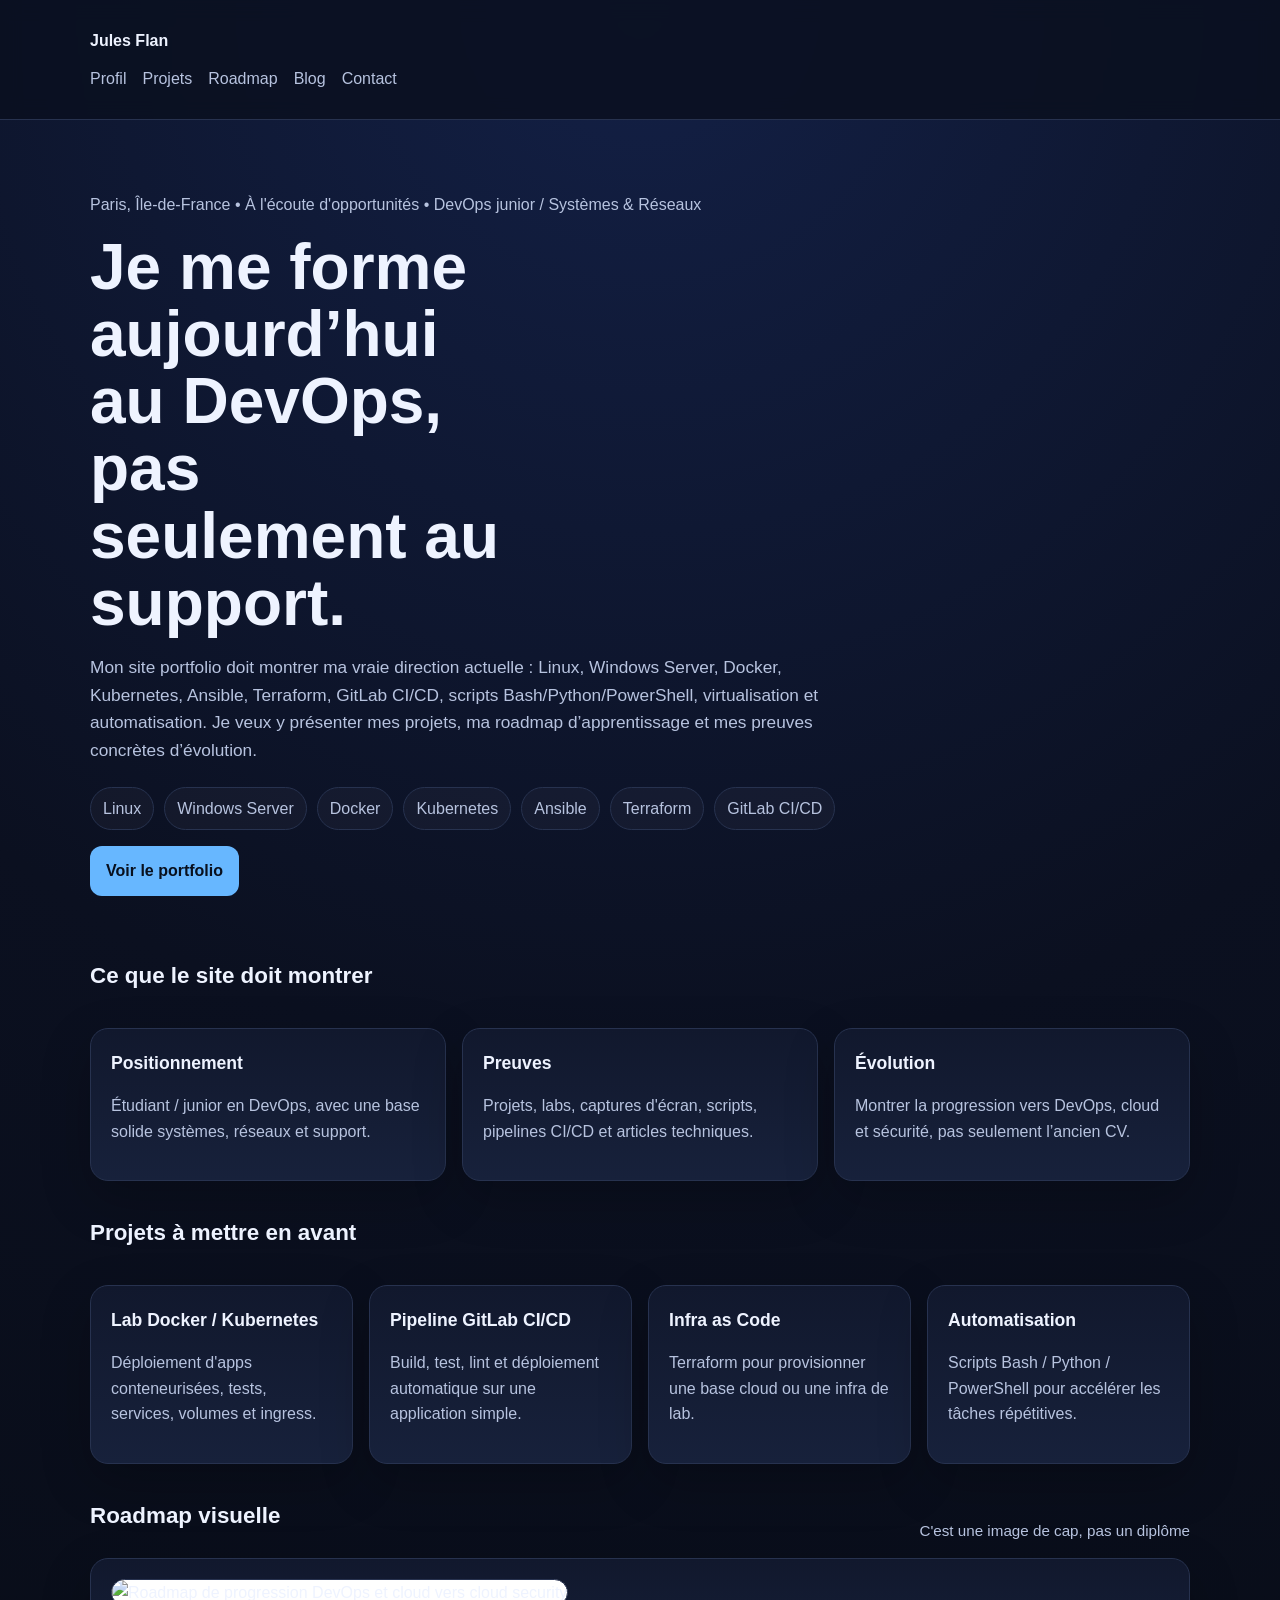
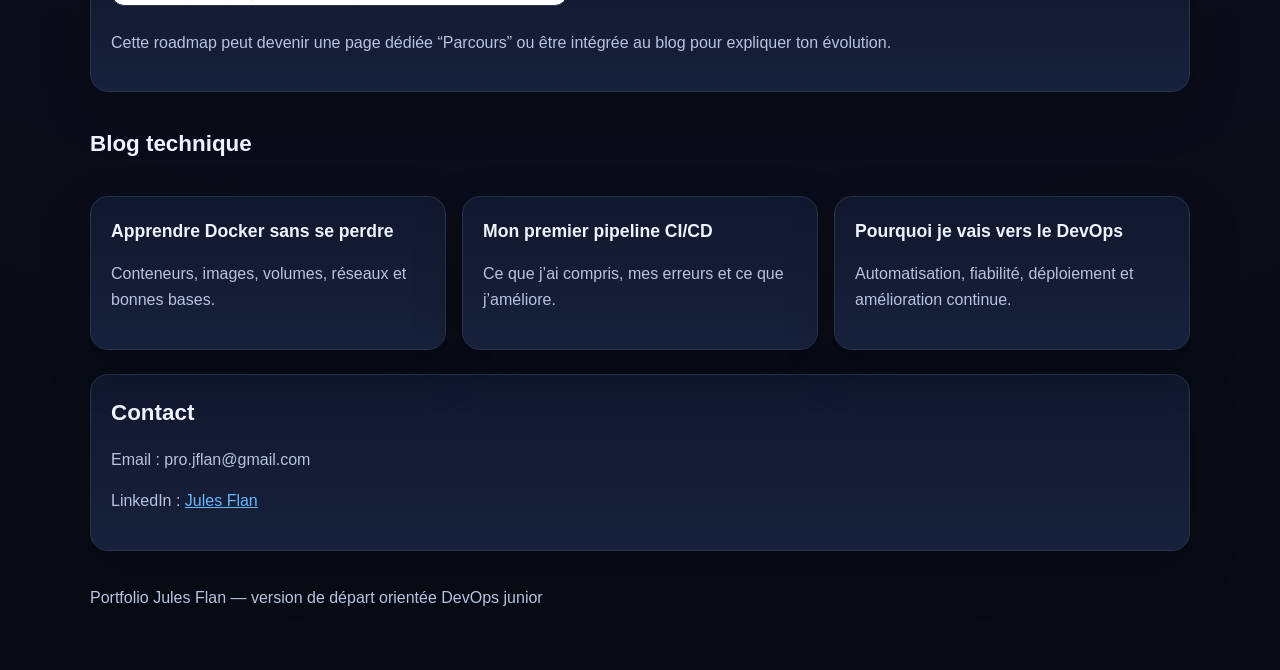
==== index.html @ 95a5e100 "Create index.html" ====
<!DOCTYPE html>
<html lang="fr">
<head>
  <meta charset="UTF-8" />
  <meta name="viewport" content="width=device-width, initial-scale=1.0" />
  <title>Jules Flan | Portfolio DevOps</title>
  <meta name="description" content="Portfolio de Jules Flan, étudiant et futur administrateur systèmes & DevOps junior. Projets, roadmap, blog et contact." />
  <style>
    :root{--bg:#0b1020;--panel:#11182d;--panel2:#17213b;--text:#eef3ff;--muted:#b7c3df;--accent:#67b7ff;--line:#27324f;--ok:#39c67a}
    *{box-sizing:border-box} html{scroll-behavior:smooth}
    body{margin:0;font-family:Inter,Arial,sans-serif;background:radial-gradient(circle at top,#132046 0,#0b1020 45%,#070b14 100%);color:var(--text);line-height:1.6}
    .wrap{width:min(1100px,calc(100% - 32px));margin:auto}
    header{padding:28px 0;border-bottom:1px solid var(--line);position:sticky;top:0;background:rgba(11,16,32,.88);backdrop-filter:blur(10px);z-index:10}
    nav{display:flex;gap:16px;flex-wrap:wrap;margin-top:12px}
    nav a{color:var(--muted);text-decoration:none} nav a:hover{color:var(--accent)}
    .hero{padding:56px 0 28px} h1{font-size:clamp(2rem,5vw,4.4rem);line-height:1.05;margin:0 0 14px;max-width:12ch}
    .lead{color:var(--muted);max-width:760px;font-size:1.08rem}
    .chips{display:flex;flex-wrap:wrap;gap:10px;margin-top:22px}
    .chip{padding:8px 12px;border:1px solid var(--line);border-radius:999px;background:rgba(255,255,255,.03);color:var(--muted)}
    .grid{display:grid;grid-template-columns:repeat(auto-fit,minmax(250px,1fr));gap:16px;margin:24px 0}
    .card{background:linear-gradient(180deg,var(--panel),var(--panel2));border:1px solid var(--line);border-radius:18px;padding:20px;box-shadow:0 18px 50px rgba(0,0,0,.22)}
    h2{margin:0 0 10px;font-size:1.4rem} h3{margin:0 0 8px;font-size:1.1rem}
    .small{color:var(--muted)} ul{margin:0;padding-left:18px;color:var(--muted)}
    .cta{display:inline-block;margin-top:16px;padding:12px 16px;border-radius:12px;background:var(--accent);color:#08101e;text-decoration:none;font-weight:700}
    .roadmap{width:100%;border-radius:18px;border:1px solid var(--line);overflow:hidden;background:#fff}
    .section-title{display:flex;align-items:end;justify-content:space-between;gap:12px;margin:34px 0 14px}
    footer{padding:34px 0 60px;color:var(--muted)}
    .note{font-size:.95rem;color:var(--muted)}
  </style>
</head>
<body>
  <header>
    <div class="wrap">
      <strong>Jules Flan</strong>
      <nav>
        <a href="#profil">Profil</a>
        <a href="#projets">Projets</a>
        <a href="#roadmap">Roadmap</a>
        <a href="#blog">Blog</a>
        <a href="#contact">Contact</a>
      </nav>
    </div>
  </header>

  <main class="wrap">
    <section class="hero" id="profil">
      <p class="small">Paris, Île-de-France • À l'écoute d'opportunités • DevOps junior / Systèmes & Réseaux</p>
      <h1>Je me forme aujourd’hui au DevOps, pas seulement au support.</h1>
      <p class="lead">Mon site portfolio doit montrer ma vraie direction actuelle : Linux, Windows Server, Docker, Kubernetes, Ansible, Terraform, GitLab CI/CD, scripts Bash/Python/PowerShell, virtualisation et automatisation. Je veux y présenter mes projets, ma roadmap d’apprentissage et mes preuves concrètes d’évolution.</p>
      <div class="chips">
        <span class="chip">Linux</span><span class="chip">Windows Server</span><span class="chip">Docker</span><span class="chip">Kubernetes</span><span class="chip">Ansible</span><span class="chip">Terraform</span><span class="chip">GitLab CI/CD</span>
      </div>
      <a class="cta" href="#projets">Voir le portfolio</a>
    </section>

    <div class="section-title"><h2>Ce que le site doit montrer</h2></div>
    <section class="grid">
      <article class="card">
        <h3>Positionnement</h3>
        <p class="small">Étudiant / junior en DevOps, avec une base solide systèmes, réseaux et support.</p>
      </article>
      <article class="card">
        <h3>Preuves</h3>
        <p class="small">Projets, labs, captures d'écran, scripts, pipelines CI/CD et articles techniques.</p>
      </article>
      <article class="card">
        <h3>Évolution</h3>
        <p class="small">Montrer la progression vers DevOps, cloud et sécurité, pas seulement l’ancien CV.</p>
      </article>
    </section>

    <div class="section-title" id="projets"><h2>Projets à mettre en avant</h2></div>
    <section class="grid">
      <article class="card"><h3>Lab Docker / Kubernetes</h3><p class="small">Déploiement d'apps conteneurisées, tests, services, volumes et ingress.</p></article>
      <article class="card"><h3>Pipeline GitLab CI/CD</h3><p class="small">Build, test, lint et déploiement automatique sur une application simple.</p></article>
      <article class="card"><h3>Infra as Code</h3><p class="small">Terraform pour provisionner une base cloud ou une infra de lab.</p></article>
      <article class="card"><h3>Automatisation</h3><p class="small">Scripts Bash / Python / PowerShell pour accélérer les tâches répétitives.</p></article>
    </section>

    <div class="section-title" id="roadmap"><h2>Roadmap visuelle</h2><span class="note">C'est une image de cap, pas un diplôme</span></div>
    <section class="card">
      <img class="roadmap" src="roadmap_cloud_security.jpg" alt="Roadmap de progression DevOps et cloud vers cloud security" />
      <p class="small">Cette roadmap peut devenir une page dédiée “Parcours” ou être intégrée au blog pour expliquer ton évolution.</p>
    </section>

    <div class="section-title" id="blog"><h2>Blog technique</h2></div>
    <section class="grid">
      <article class="card"><h3>Apprendre Docker sans se perdre</h3><p class="small">Conteneurs, images, volumes, réseaux et bonnes bases.</p></article>
      <article class="card"><h3>Mon premier pipeline CI/CD</h3><p class="small">Ce que j’ai compris, mes erreurs et ce que j’améliore.</p></article>
      <article class="card"><h3>Pourquoi je vais vers le DevOps</h3><p class="small">Automatisation, fiabilité, déploiement et amélioration continue.</p></article>
    </section>

    <section class="card" id="contact">
      <h2>Contact</h2>
      <p class="small">Email : pro.jflan@gmail.com</p>
      <p class="small">LinkedIn : <a href="https://www.linkedin.com/in/jules-flan-devops/" target="_blank" rel="noopener noreferrer" style="color:var(--accent)">Jules Flan</a></p>
    </section>
  </main>

  <footer>
    <div class="wrap">Portfolio Jules Flan — version de départ orientée DevOps junior</div>
  </footer>
</body>
</html>
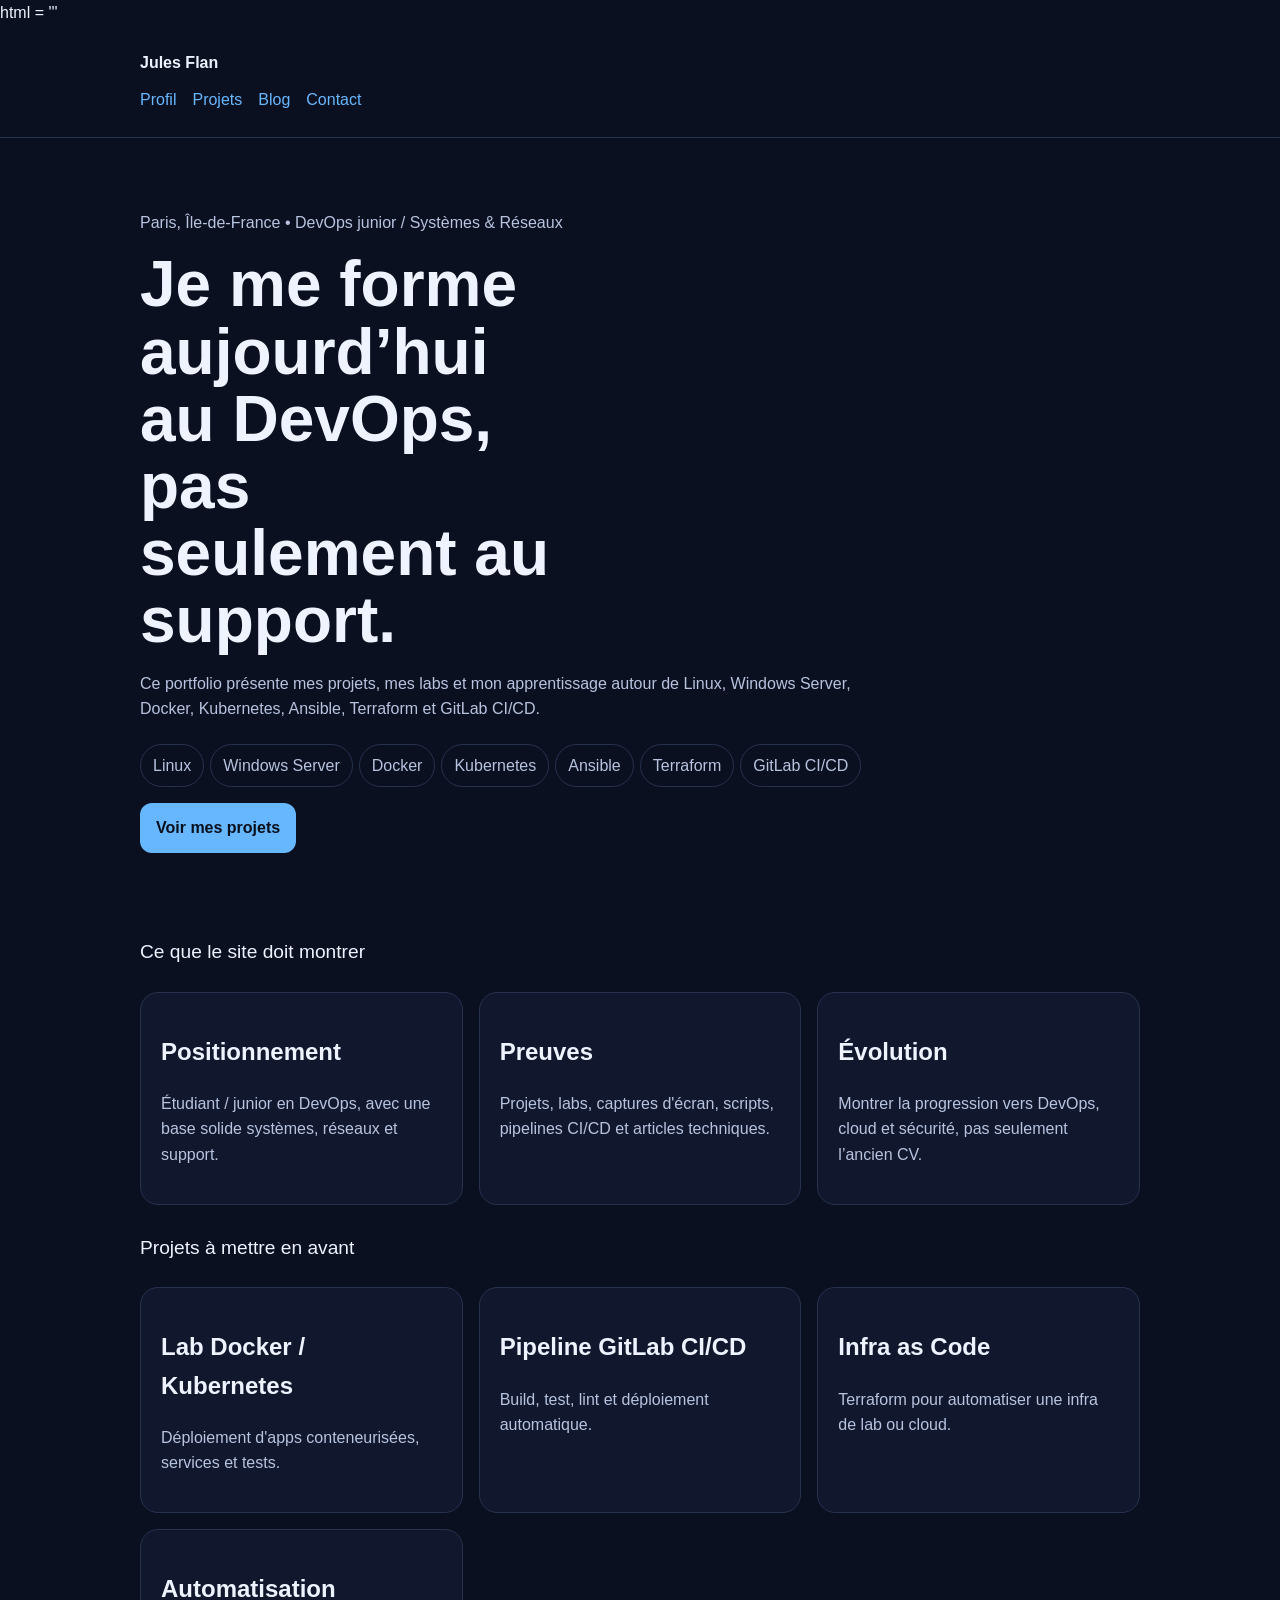
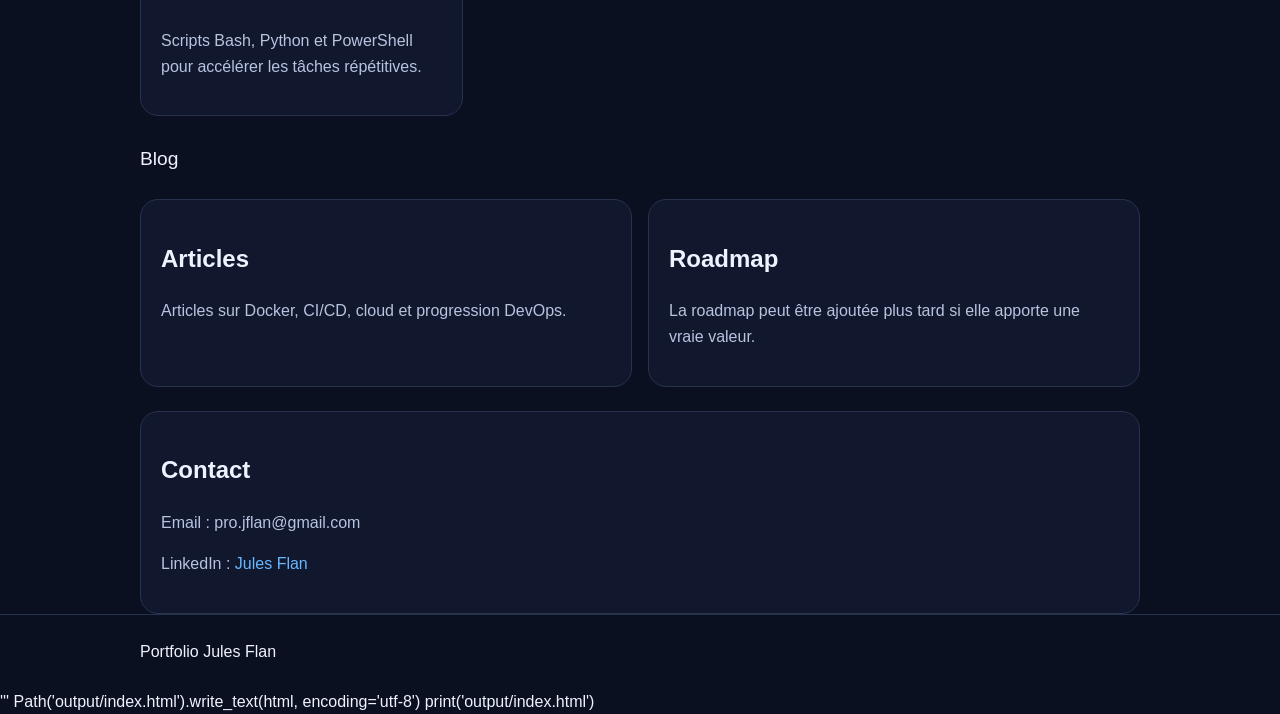
==== commit 2b647463: "Update index.html" ====
--- a/index.html
+++ b/index.html
@@ -1,104 +1,65 @@
 <!DOCTYPE html>
+html = '''<!DOCTYPE html>
 <html lang="fr">
 <head>
   <meta charset="UTF-8" />
   <meta name="viewport" content="width=device-width, initial-scale=1.0" />
   <title>Jules Flan | Portfolio DevOps</title>
-  <meta name="description" content="Portfolio de Jules Flan, étudiant et futur administrateur systèmes & DevOps junior. Projets, roadmap, blog et contact." />
+  <meta name="description" content="Portfolio de Jules Flan, étudiant DevOps junior. Projets, apprentissage, blog et contact." />
   <style>
-    :root{--bg:#0b1020;--panel:#11182d;--panel2:#17213b;--text:#eef3ff;--muted:#b7c3df;--accent:#67b7ff;--line:#27324f;--ok:#39c67a}
-    *{box-sizing:border-box} html{scroll-behavior:smooth}
-    body{margin:0;font-family:Inter,Arial,sans-serif;background:radial-gradient(circle at top,#132046 0,#0b1020 45%,#070b14 100%);color:var(--text);line-height:1.6}
-    .wrap{width:min(1100px,calc(100% - 32px));margin:auto}
-    header{padding:28px 0;border-bottom:1px solid var(--line);position:sticky;top:0;background:rgba(11,16,32,.88);backdrop-filter:blur(10px);z-index:10}
+    body{margin:0;font-family:Arial,sans-serif;background:#0b1020;color:#eef3ff;line-height:1.6}
+    .wrap{width:min(1000px,calc(100% - 32px));margin:auto}
+    header,footer{padding:24px 0;border-bottom:1px solid #27324f}
+    footer{border-top:1px solid #27324f;border-bottom:none}
     nav{display:flex;gap:16px;flex-wrap:wrap;margin-top:12px}
-    nav a{color:var(--muted);text-decoration:none} nav a:hover{color:var(--accent)}
-    .hero{padding:56px 0 28px} h1{font-size:clamp(2rem,5vw,4.4rem);line-height:1.05;margin:0 0 14px;max-width:12ch}
-    .lead{color:var(--muted);max-width:760px;font-size:1.08rem}
-    .chips{display:flex;flex-wrap:wrap;gap:10px;margin-top:22px}
-    .chip{padding:8px 12px;border:1px solid var(--line);border-radius:999px;background:rgba(255,255,255,.03);color:var(--muted)}
-    .grid{display:grid;grid-template-columns:repeat(auto-fit,minmax(250px,1fr));gap:16px;margin:24px 0}
-    .card{background:linear-gradient(180deg,var(--panel),var(--panel2));border:1px solid var(--line);border-radius:18px;padding:20px;box-shadow:0 18px 50px rgba(0,0,0,.22)}
-    h2{margin:0 0 10px;font-size:1.4rem} h3{margin:0 0 8px;font-size:1.1rem}
-    .small{color:var(--muted)} ul{margin:0;padding-left:18px;color:var(--muted)}
-    .cta{display:inline-block;margin-top:16px;padding:12px 16px;border-radius:12px;background:var(--accent);color:#08101e;text-decoration:none;font-weight:700}
-    .roadmap{width:100%;border-radius:18px;border:1px solid var(--line);overflow:hidden;background:#fff}
-    .section-title{display:flex;align-items:end;justify-content:space-between;gap:12px;margin:34px 0 14px}
-    footer{padding:34px 0 60px;color:var(--muted)}
-    .note{font-size:.95rem;color:var(--muted)}
+    nav a, a{color:#67b7ff;text-decoration:none}
+    .hero{padding:56px 0}
+    h1{font-size:clamp(2rem,5vw,4rem);line-height:1.05;margin:0 0 14px;max-width:12ch}
+    .lead{color:#b7c3df;max-width:750px}
+    .grid{display:grid;grid-template-columns:repeat(auto-fit,minmax(240px,1fr));gap:16px;margin:24px 0}
+    .card{background:#11182d;border:1px solid #27324f;border-radius:18px;padding:20px}
+    .chip{display:inline-block;padding:8px 12px;border:1px solid #27324f;border-radius:999px;margin:6px 6px 0 0;color:#b7c3df}
+    .cta{display:inline-block;margin-top:16px;padding:12px 16px;border-radius:12px;background:#67b7ff;color:#08101e;font-weight:700}
+    .section-title{margin:28px 0 10px;font-size:1.2rem;color:#eef3ff}
+    .muted{color:#b7c3df}
   </style>
 </head>
 <body>
-  <header>
-    <div class="wrap">
-      <strong>Jules Flan</strong>
-      <nav>
-        <a href="#profil">Profil</a>
-        <a href="#projets">Projets</a>
-        <a href="#roadmap">Roadmap</a>
-        <a href="#blog">Blog</a>
-        <a href="#contact">Contact</a>
-      </nav>
-    </div>
-  </header>
-
+  <header><div class="wrap"><strong>Jules Flan</strong><nav><a href="#profil">Profil</a><a href="#projets">Projets</a><a href="#blog">Blog</a><a href="#contact">Contact</a></nav></div></header>
   <main class="wrap">
     <section class="hero" id="profil">
-      <p class="small">Paris, Île-de-France • À l'écoute d'opportunités • DevOps junior / Systèmes & Réseaux</p>
+      <p class="muted">Paris, Île-de-France • DevOps junior / Systèmes & Réseaux</p>
       <h1>Je me forme aujourd’hui au DevOps, pas seulement au support.</h1>
-      <p class="lead">Mon site portfolio doit montrer ma vraie direction actuelle : Linux, Windows Server, Docker, Kubernetes, Ansible, Terraform, GitLab CI/CD, scripts Bash/Python/PowerShell, virtualisation et automatisation. Je veux y présenter mes projets, ma roadmap d’apprentissage et mes preuves concrètes d’évolution.</p>
-      <div class="chips">
-        <span class="chip">Linux</span><span class="chip">Windows Server</span><span class="chip">Docker</span><span class="chip">Kubernetes</span><span class="chip">Ansible</span><span class="chip">Terraform</span><span class="chip">GitLab CI/CD</span>
-      </div>
-      <a class="cta" href="#projets">Voir le portfolio</a>
+      <p class="lead">Ce portfolio présente mes projets, mes labs et mon apprentissage autour de Linux, Windows Server, Docker, Kubernetes, Ansible, Terraform et GitLab CI/CD.</p>
+      <div><span class="chip">Linux</span><span class="chip">Windows Server</span><span class="chip">Docker</span><span class="chip">Kubernetes</span><span class="chip">Ansible</span><span class="chip">Terraform</span><span class="chip">GitLab CI/CD</span></div>
+      <a class="cta" href="#projets">Voir mes projets</a>
     </section>
 
-    <div class="section-title"><h2>Ce que le site doit montrer</h2></div>
+    <div class="section-title">Ce que le site doit montrer</div>
     <section class="grid">
-      <article class="card">
-        <h3>Positionnement</h3>
-        <p class="small">Étudiant / junior en DevOps, avec une base solide systèmes, réseaux et support.</p>
-      </article>
-      <article class="card">
-        <h3>Preuves</h3>
-        <p class="small">Projets, labs, captures d'écran, scripts, pipelines CI/CD et articles techniques.</p>
-      </article>
-      <article class="card">
-        <h3>Évolution</h3>
-        <p class="small">Montrer la progression vers DevOps, cloud et sécurité, pas seulement l’ancien CV.</p>
-      </article>
+      <article class="card"><h2>Positionnement</h2><p class="muted">Étudiant / junior en DevOps, avec une base solide systèmes, réseaux et support.</p></article>
+      <article class="card"><h2>Preuves</h2><p class="muted">Projets, labs, captures d'écran, scripts, pipelines CI/CD et articles techniques.</p></article>
+      <article class="card"><h2>Évolution</h2><p class="muted">Montrer la progression vers DevOps, cloud et sécurité, pas seulement l’ancien CV.</p></article>
     </section>
 
-    <div class="section-title" id="projets"><h2>Projets à mettre en avant</h2></div>
+    <div class="section-title" id="projets">Projets à mettre en avant</div>
     <section class="grid">
-      <article class="card"><h3>Lab Docker / Kubernetes</h3><p class="small">Déploiement d'apps conteneurisées, tests, services, volumes et ingress.</p></article>
-      <article class="card"><h3>Pipeline GitLab CI/CD</h3><p class="small">Build, test, lint et déploiement automatique sur une application simple.</p></article>
-      <article class="card"><h3>Infra as Code</h3><p class="small">Terraform pour provisionner une base cloud ou une infra de lab.</p></article>
-      <article class="card"><h3>Automatisation</h3><p class="small">Scripts Bash / Python / PowerShell pour accélérer les tâches répétitives.</p></article>
+      <article class="card"><h2>Lab Docker / Kubernetes</h2><p class="muted">Déploiement d'apps conteneurisées, services et tests.</p></article>
+      <article class="card"><h2>Pipeline GitLab CI/CD</h2><p class="muted">Build, test, lint et déploiement automatique.</p></article>
+      <article class="card"><h2>Infra as Code</h2><p class="muted">Terraform pour automatiser une infra de lab ou cloud.</p></article>
+      <article class="card"><h2>Automatisation</h2><p class="muted">Scripts Bash, Python et PowerShell pour accélérer les tâches répétitives.</p></article>
     </section>
 
-    <div class="section-title" id="roadmap"><h2>Roadmap visuelle</h2><span class="note">C'est une image de cap, pas un diplôme</span></div>
-    <section class="card">
-      <img class="roadmap" src="roadmap_cloud_security.jpg" alt="Roadmap de progression DevOps et cloud vers cloud security" />
-      <p class="small">Cette roadmap peut devenir une page dédiée “Parcours” ou être intégrée au blog pour expliquer ton évolution.</p>
+    <div class="section-title" id="blog">Blog</div>
+    <section class="grid">
+      <article class="card"><h2>Articles</h2><p class="muted">Articles sur Docker, CI/CD, cloud et progression DevOps.</p></article>
+      <article class="card"><h2>Roadmap</h2><p class="muted">La roadmap peut être ajoutée plus tard si elle apporte une vraie valeur.</p></article>
     </section>
 
-    <div class="section-title" id="blog"><h2>Blog technique</h2></div>
-    <section class="grid">
-      <article class="card"><h3>Apprendre Docker sans se perdre</h3><p class="small">Conteneurs, images, volumes, réseaux et bonnes bases.</p></article>
-      <article class="card"><h3>Mon premier pipeline CI/CD</h3><p class="small">Ce que j’ai compris, mes erreurs et ce que j’améliore.</p></article>
-      <article class="card"><h3>Pourquoi je vais vers le DevOps</h3><p class="small">Automatisation, fiabilité, déploiement et amélioration continue.</p></article>
-    </section>
-
-    <section class="card" id="contact">
-      <h2>Contact</h2>
-      <p class="small">Email : pro.jflan@gmail.com</p>
-      <p class="small">LinkedIn : <a href="https://www.linkedin.com/in/jules-flan-devops/" target="_blank" rel="noopener noreferrer" style="color:var(--accent)">Jules Flan</a></p>
-    </section>
+    <section id="contact" class="card"><h2>Contact</h2><p class="muted">Email : pro.jflan@gmail.com</p><p class="muted">LinkedIn : <a href="https://www.linkedin.com/in/jules-flan-devops/" target="_blank" rel="noopener noreferrer">Jules Flan</a></p></section>
   </main>
-
-  <footer>
-    <div class="wrap">Portfolio Jules Flan — version de départ orientée DevOps junior</div>
-  </footer>
+  <footer><div class="wrap">Portfolio Jules Flan</div></footer>
 </body>
-</html>
+</html>'''
+Path('output/index.html').write_text(html, encoding='utf-8')
+print('output/index.html')
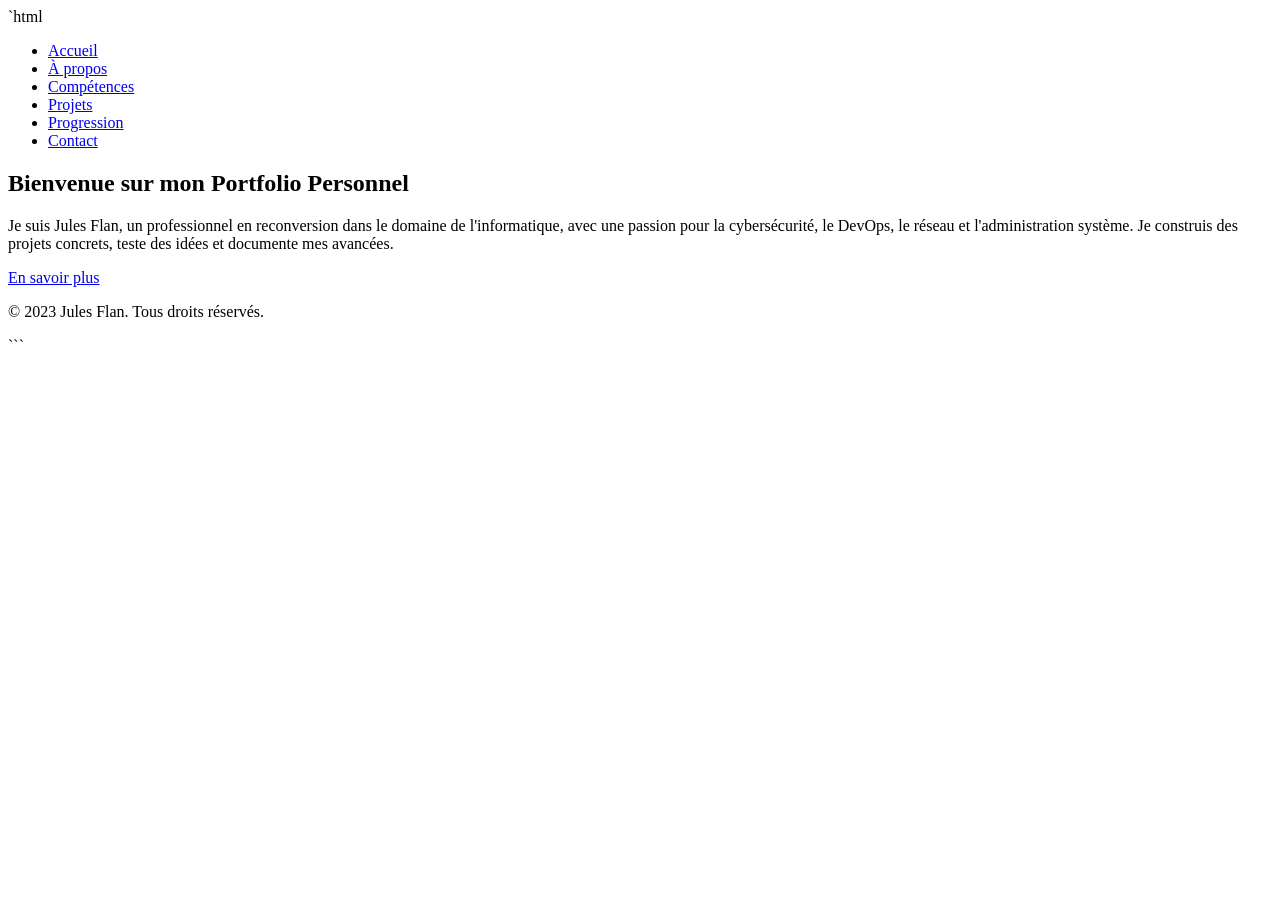
==== commit 4b370047: "Update index.html" ====
--- a/index.html
+++ b/index.html
@@ -1,65 +1,36 @@
+`html
 <!DOCTYPE html>
-html = '''<!DOCTYPE html>
 <html lang="fr">
 <head>
-  <meta charset="UTF-8" />
-  <meta name="viewport" content="width=device-width, initial-scale=1.0" />
-  <title>Jules Flan | Portfolio DevOps</title>
-  <meta name="description" content="Portfolio de Jules Flan, étudiant DevOps junior. Projets, apprentissage, blog et contact." />
-  <style>
-    body{margin:0;font-family:Arial,sans-serif;background:#0b1020;color:#eef3ff;line-height:1.6}
-    .wrap{width:min(1000px,calc(100% - 32px));margin:auto}
-    header,footer{padding:24px 0;border-bottom:1px solid #27324f}
-    footer{border-top:1px solid #27324f;border-bottom:none}
-    nav{display:flex;gap:16px;flex-wrap:wrap;margin-top:12px}
-    nav a, a{color:#67b7ff;text-decoration:none}
-    .hero{padding:56px 0}
-    h1{font-size:clamp(2rem,5vw,4rem);line-height:1.05;margin:0 0 14px;max-width:12ch}
-    .lead{color:#b7c3df;max-width:750px}
-    .grid{display:grid;grid-template-columns:repeat(auto-fit,minmax(240px,1fr));gap:16px;margin:24px 0}
-    .card{background:#11182d;border:1px solid #27324f;border-radius:18px;padding:20px}
-    .chip{display:inline-block;padding:8px 12px;border:1px solid #27324f;border-radius:999px;margin:6px 6px 0 0;color:#b7c3df}
-    .cta{display:inline-block;margin-top:16px;padding:12px 16px;border-radius:12px;background:#67b7ff;color:#08101e;font-weight:700}
-    .section-title{margin:28px 0 10px;font-size:1.2rem;color:#eef3ff}
-    .muted{color:#b7c3df}
-  </style>
+    <meta charset="UTF-8">
+    <meta name="viewport" content="width=device-width, initial-scale=1.0">
+    <title>Jules Flan - Portfolio Personnel</title>
+    <link rel="stylesheet" href="assets/css/style.css">
 </head>
 <body>
-  <header><div class="wrap"><strong>Jules Flan</strong><nav><a href="#profil">Profil</a><a href="#projets">Projets</a><a href="#blog">Blog</a><a href="#contact">Contact</a></nav></div></header>
-  <main class="wrap">
-    <section class="hero" id="profil">
-      <p class="muted">Paris, Île-de-France • DevOps junior / Systèmes & Réseaux</p>
-      <h1>Je me forme aujourd’hui au DevOps, pas seulement au support.</h1>
-      <p class="lead">Ce portfolio présente mes projets, mes labs et mon apprentissage autour de Linux, Windows Server, Docker, Kubernetes, Ansible, Terraform et GitLab CI/CD.</p>
-      <div><span class="chip">Linux</span><span class="chip">Windows Server</span><span class="chip">Docker</span><span class="chip">Kubernetes</span><span class="chip">Ansible</span><span class="chip">Terraform</span><span class="chip">GitLab CI/CD</span></div>
-      <a class="cta" href="#projets">Voir mes projets</a>
-    </section>
-
-    <div class="section-title">Ce que le site doit montrer</div>
-    <section class="grid">
-      <article class="card"><h2>Positionnement</h2><p class="muted">Étudiant / junior en DevOps, avec une base solide systèmes, réseaux et support.</p></article>
-      <article class="card"><h2>Preuves</h2><p class="muted">Projets, labs, captures d'écran, scripts, pipelines CI/CD et articles techniques.</p></article>
-      <article class="card"><h2>Évolution</h2><p class="muted">Montrer la progression vers DevOps, cloud et sécurité, pas seulement l’ancien CV.</p></article>
-    </section>
-
-    <div class="section-title" id="projets">Projets à mettre en avant</div>
-    <section class="grid">
-      <article class="card"><h2>Lab Docker / Kubernetes</h2><p class="muted">Déploiement d'apps conteneurisées, services et tests.</p></article>
-      <article class="card"><h2>Pipeline GitLab CI/CD</h2><p class="muted">Build, test, lint et déploiement automatique.</p></article>
-      <article class="card"><h2>Infra as Code</h2><p class="muted">Terraform pour automatiser une infra de lab ou cloud.</p></article>
-      <article class="card"><h2>Automatisation</h2><p class="muted">Scripts Bash, Python et PowerShell pour accélérer les tâches répétitives.</p></article>
-    </section>
-
-    <div class="section-title" id="blog">Blog</div>
-    <section class="grid">
-      <article class="card"><h2>Articles</h2><p class="muted">Articles sur Docker, CI/CD, cloud et progression DevOps.</p></article>
-      <article class="card"><h2>Roadmap</h2><p class="muted">La roadmap peut être ajoutée plus tard si elle apporte une vraie valeur.</p></article>
-    </section>
-
-    <section id="contact" class="card"><h2>Contact</h2><p class="muted">Email : pro.jflan@gmail.com</p><p class="muted">LinkedIn : <a href="https://www.linkedin.com/in/jules-flan-devops/" target="_blank" rel="noopener noreferrer">Jules Flan</a></p></section>
-  </main>
-  <footer><div class="wrap">Portfolio Jules Flan</div></footer>
+    <header>
+        <nav>
+            <ul>
+                <li><a href="index.html">Accueil</a></li>
+                <li><a href="about.html">À propos</a></li>
+                <li><a href="skills.html">Compétences</a></li>
+                <li><a href="projects/index.html">Projets</a></li>
+                <li><a href="progression.html">Progression</a></li>
+                <li><a href="contact.html">Contact</a></li>
+            </ul>
+        </nav>
+    </header>
+    <main>
+        <section class="hero">
+            <h1>Bienvenue sur mon Portfolio Personnel</h1>
+            <p>Je suis Jules Flan, un professionnel en reconversion dans le domaine de l'informatique, avec une passion pour la cybersécurité, le DevOps, le réseau et l'administration système. Je construis des projets concrets, teste des idées et documente mes avancées.</p>
+            <a href="about.html" class="btn">En savoir plus</a>
+        </section>
+    </main>
+    <footer>
+        <p>&copy; 2023 Jules Flan. Tous droits réservés.</p>
+    </footer>
+    <script src="assets/js/script.js"></script>
 </body>
-</html>'''
-Path('output/index.html').write_text(html, encoding='utf-8')
-print('output/index.html')
+</html>
+```
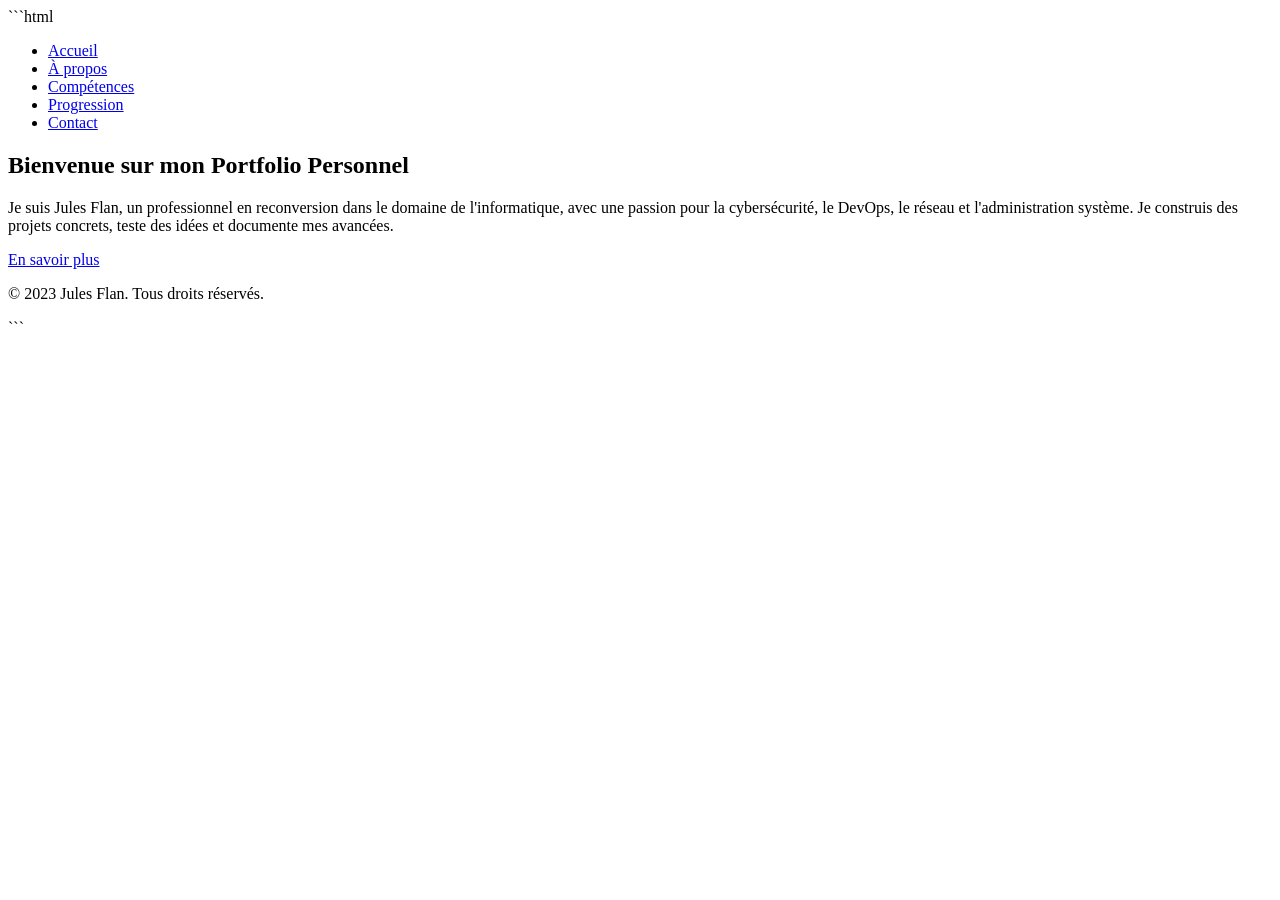
==== commit f68b7a64: "Update index.html" ====
--- a/index.html
+++ b/index.html
@@ -1,4 +1,4 @@
-`html
+```html
 <!DOCTYPE html>
 <html lang="fr">
 <head>
@@ -14,7 +14,6 @@
                 <li><a href="index.html">Accueil</a></li>
                 <li><a href="about.html">À propos</a></li>
                 <li><a href="skills.html">Compétences</a></li>
-                <li><a href="projects/index.html">Projets</a></li>
                 <li><a href="progression.html">Progression</a></li>
                 <li><a href="contact.html">Contact</a></li>
             </ul>
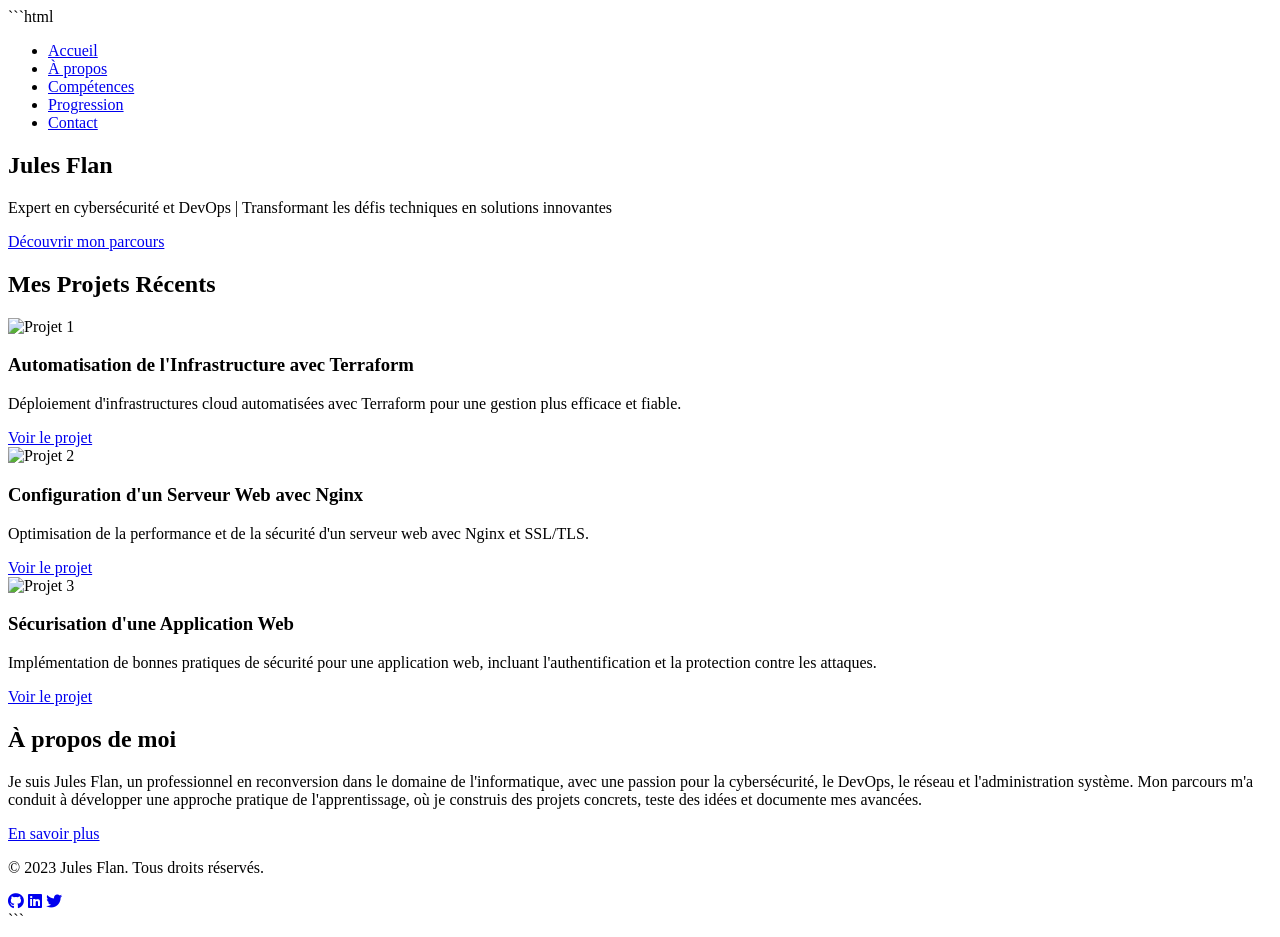
==== commit bf193b37: "Update index.html" ====
--- a/index.html
+++ b/index.html
@@ -4,8 +4,10 @@
 <head>
     <meta charset="UTF-8">
     <meta name="viewport" content="width=device-width, initial-scale=1.0">
-    <title>Jules Flan - Portfolio Personnel</title>
+    <title>Jules Flan - Portfolio Professionnel</title>
     <link rel="stylesheet" href="assets/css/style.css">
+    <link href="https://fonts.googleapis.com/css2?family=Montserrat:wght@400;500;700&family=Open+Sans:wght@400;500&display=swap" rel="stylesheet">
+    <link rel="stylesheet" href="https://cdnjs.cloudflare.com/ajax/libs/font-awesome/6.0.0-beta3/css/all.min.css">
 </head>
 <body>
     <header>
@@ -19,16 +21,68 @@
             </ul>
         </nav>
     </header>
+
     <main>
         <section class="hero">
-            <h1>Bienvenue sur mon Portfolio Personnel</h1>
-            <p>Je suis Jules Flan, un professionnel en reconversion dans le domaine de l'informatique, avec une passion pour la cybersécurité, le DevOps, le réseau et l'administration système. Je construis des projets concrets, teste des idées et documente mes avancées.</p>
-            <a href="about.html" class="btn">En savoir plus</a>
+            <h1>Jules Flan</h1>
+            <p>Expert en cybersécurité et DevOps | Transformant les défis techniques en solutions innovantes</p>
+            <a href="about.html" class="btn">Découvrir mon parcours</a>
+        </section>
+
+        <section class="projects">
+            <h2 class="section-title">Mes Projets Récents</h2>
+            <div class="project-grid">
+                <div class="project-card">
+                    <div class="project-img">
+                        <img src="https://via.placeholder.com/600x400" alt="Projet 1">
+                    </div>
+                    <div class="project-info">
+                        <h3>Automatisation de l'Infrastructure avec Terraform</h3>
+                        <p>Déploiement d'infrastructures cloud automatisées avec Terraform pour une gestion plus efficace et fiable.</p>
+                        <a href="#" class="btn">Voir le projet</a>
+                    </div>
+                </div>
+                <div class="project-card">
+                    <div class="project-img">
+                        <img src="https://via.placeholder.com/600x400" alt="Projet 2">
+                    </div>
+                    <div class="project-info">
+                        <h3>Configuration d'un Serveur Web avec Nginx</h3>
+                        <p>Optimisation de la performance et de la sécurité d'un serveur web avec Nginx et SSL/TLS.</p>
+                        <a href="#" class="btn">Voir le projet</a>
+                    </div>
+                </div>
+                <div class="project-card">
+                    <div class="project-img">
+                        <img src="https://via.placeholder.com/600x400" alt="Projet 3">
+                    </div>
+                    <div class="project-info">
+                        <h3>Sécurisation d'une Application Web</h3>
+                        <p>Implémentation de bonnes pratiques de sécurité pour une application web, incluant l'authentification et la protection contre les attaques.</p>
+                        <a href="#" class="btn">Voir le projet</a>
+                    </div>
+                </div>
+            </div>
+        </section>
+
+        <section class="about-preview">
+            <h2 class="section-title">À propos de moi</h2>
+            <div class="card">
+                <p>Je suis Jules Flan, un professionnel en reconversion dans le domaine de l'informatique, avec une passion pour la cybersécurité, le DevOps, le réseau et l'administration système. Mon parcours m'a conduit à développer une approche pratique de l'apprentissage, où je construis des projets concrets, teste des idées et documente mes avancées.</p>
+                <a href="about.html" class="btn">En savoir plus</a>
+            </div>
         </section>
     </main>
+
     <footer>
         <p>&copy; 2023 Jules Flan. Tous droits réservés.</p>
+        <div class="social-links">
+            <a href="#"><i class="fab fa-github"></i></a>
+            <a href="#"><i class="fab fa-linkedin"></i></a>
+            <a href="#"><i class="fab fa-twitter"></i></a>
+        </div>
     </footer>
+
     <script src="assets/js/script.js"></script>
 </body>
 </html>
